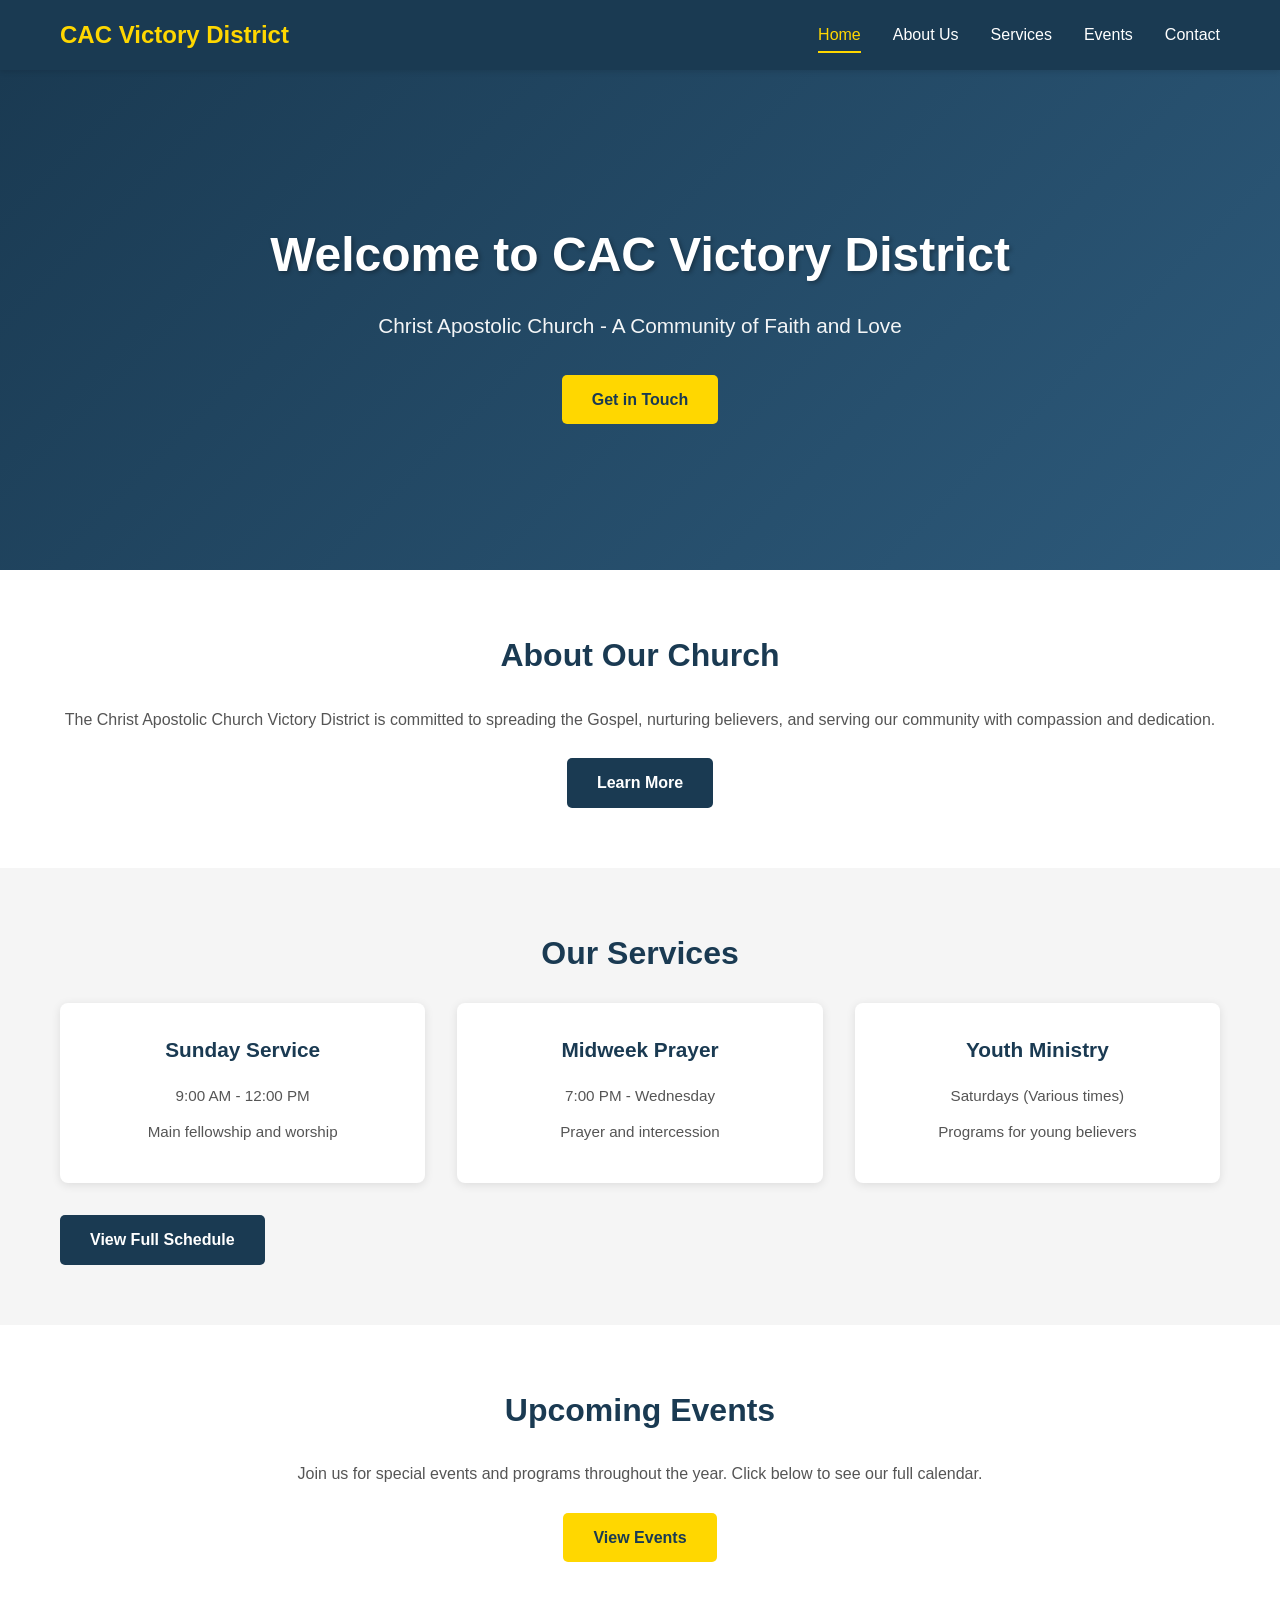
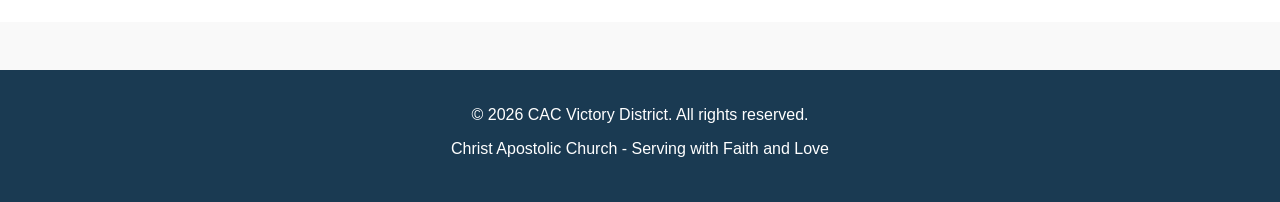
==== index.html @ fde28aac "Initial commit: Complete CAC Victory Church website setup" ====
<!DOCTYPE html>
<html lang="en">
<head>
    <meta charset="UTF-8">
    <meta name="viewport" content="width=device-width, initial-scale=1.0">
    <title>CAC Victory District - Christ Apostolic Church</title>
    <link rel="stylesheet" href="styles.css">
</head>
<body>
    <!-- Navigation -->
    <nav class="navbar">
        <div class="container">
            <div class="nav-brand">CAC Victory District</div>
            <ul class="nav-menu">
                <li><a href="index.html" class="active">Home</a></li>
                <li><a href="about.html">About Us</a></li>
                <li><a href="services.html">Services</a></li>
                <li><a href="events.html">Events</a></li>
                <li><a href="contact.html">Contact</a></li>
            </ul>
        </div>
    </nav>

    <!-- Hero Section -->
    <header class="hero">
        <div class="hero-content">
            <h1>Welcome to CAC Victory District</h1>
            <p>Christ Apostolic Church - A Community of Faith and Love</p>
            <a href="contact.html" class="btn btn-primary">Get in Touch</a>
        </div>
    </header>

    <!-- Main Content -->
    <main>
        <!-- About Section -->
        <section class="about-preview">
            <div class="container">
                <h2>About Our Church</h2>
                <p>The Christ Apostolic Church Victory District is committed to spreading the Gospel, nurturing believers, and serving our community with compassion and dedication.</p>
                <a href="about.html" class="btn btn-secondary">Learn More</a>
            </div>
        </section>

        <!-- Services Section -->
        <section class="services-preview">
            <div class="container">
                <h2>Our Services</h2>
                <div class="services-grid">
                    <div class="service-card">
                        <h3>Sunday Service</h3>
                        <p>9:00 AM - 12:00 PM</p>
                        <p>Main fellowship and worship</p>
                    </div>
                    <div class="service-card">
                        <h3>Midweek Prayer</h3>
                        <p>7:00 PM - Wednesday</p>
                        <p>Prayer and intercession</p>
                    </div>
                    <div class="service-card">
                        <h3>Youth Ministry</h3>
                        <p>Saturdays (Various times)</p>
                        <p>Programs for young believers</p>
                    </div>
                </div>
                <a href="services.html" class="btn btn-secondary">View Full Schedule</a>
            </div>
        </section>

        <!-- Events Section -->
        <section class="events-preview">
            <div class="container">
                <h2>Upcoming Events</h2>
                <p>Join us for special events and programs throughout the year. Click below to see our full calendar.</p>
                <a href="events.html" class="btn btn-primary">View Events</a>
            </div>
        </section>
    </main>

    <!-- Footer -->
    <footer class="footer">
        <div class="container">
            <p>&copy; 2026 CAC Victory District. All rights reserved.</p>
            <p>Christ Apostolic Church - Serving with Faith and Love</p>
        </div>
    </footer>

    <script src="script.js"></script>
</body>
</html>
---- styles.css ----
/* ===========================
   GLOBAL STYLES
   =========================== */

* {
    margin: 0;
    padding: 0;
    box-sizing: border-box;
}

html {
    scroll-behavior: smooth;
}

body {
    font-family: 'Segoe UI', Tahoma, Geneva, Verdana, sans-serif;
    line-height: 1.6;
    color: #333;
    background-color: #f9f9f9;
}

.container {
    max-width: 1200px;
    margin: 0 auto;
    padding: 0 20px;
}

/* ===========================
   NAVIGATION
   =========================== */

.navbar {
    background-color: #1a3a52;
    color: white;
    padding: 1rem 0;
    position: sticky;
    top: 0;
    z-index: 1000;
    box-shadow: 0 2px 5px rgba(0,0,0,0.1);
}

.navbar .container {
    display: flex;
    justify-content: space-between;
    align-items: center;
}

.nav-brand {
    font-size: 1.5rem;
    font-weight: bold;
    color: #ffd700;
}

.nav-menu {
    display: flex;
    list-style: none;
    gap: 2rem;
}

.nav-menu a {
    color: white;
    text-decoration: none;
    transition: color 0.3s ease;
    padding: 0.5rem 0;
}

.nav-menu a:hover,
.nav-menu a.active {
    color: #ffd700;
    border-bottom: 2px solid #ffd700;
}

/* ===========================
   HERO SECTION
   =========================== */

.hero {
    background: linear-gradient(135deg, #1a3a52 0%, #2d5a7b 100%);
    color: white;
    padding: 100px 20px;
    text-align: center;
    min-height: 500px;
    display: flex;
    align-items: center;
    justify-content: center;
}

.hero-content h1 {
    font-size: 3rem;
    margin-bottom: 1rem;
    text-shadow: 2px 2px 4px rgba(0,0,0,0.3);
}

.hero-content p {
    font-size: 1.3rem;
    margin-bottom: 2rem;
    opacity: 0.95;
}

/* ===========================
   PAGE HEADER
   =========================== */

.page-header {
    background-color: #1a3a52;
    color: white;
    padding: 60px 20px;
    text-align: center;
}

.page-header h1 {
    font-size: 2.5rem;
}

/* ===========================
   BUTTONS
   =========================== */

.btn {
    display: inline-block;
    padding: 12px 30px;
    border: none;
    border-radius: 5px;
    text-decoration: none;
    cursor: pointer;
    font-size: 1rem;
    transition: all 0.3s ease;
    font-weight: 600;
}

.btn-primary {
    background-color: #ffd700;
    color: #1a3a52;
}

.btn-primary:hover {
    background-color: #ffed4e;
    transform: translateY(-2px);
    box-shadow: 0 5px 15px rgba(255, 215, 0, 0.3);
}

.btn-secondary {
    background-color: #1a3a52;
    color: white;
}

.btn-secondary:hover {
    background-color: #2d5a7b;
    transform: translateY(-2px);
    box-shadow: 0 5px 15px rgba(26, 58, 82, 0.3);
}

/* ===========================
   SECTIONS
   =========================== */

section {
    padding: 60px 20px;
}

.about-preview,
.events-preview {
    background-color: white;
    text-align: center;
}

.services-preview {
    background-color: #f5f5f5;
}

section h2 {
    font-size: 2rem;
    margin-bottom: 1.5rem;
    color: #1a3a52;
    text-align: center;
}

section p {
    margin-bottom: 1.5rem;
    color: #555;
    line-height: 1.8;
}

/* ===========================
   SERVICES GRID
   =========================== */

.services-grid {
    display: grid;
    grid-template-columns: repeat(auto-fit, minmax(250px, 1fr));
    gap: 2rem;
    margin-bottom: 2rem;
}

.service-card {
    background-color: white;
    padding: 30px;
    border-radius: 8px;
    box-shadow: 0 2px 10px rgba(0,0,0,0.1);
    text-align: center;
    transition: transform 0.3s ease, box-shadow 0.3s ease;
}

.service-card:hover {
    transform: translateY(-5px);
    box-shadow: 0 5px 20px rgba(0,0,0,0.15);
}

.service-card h3 {
    color: #1a3a52;
    margin-bottom: 1rem;
    font-size: 1.3rem;
}

.service-card p {
    margin-bottom: 0.5rem;
    font-size: 0.95rem;
}

/* ===========================
   CONTENT SECTIONS
   =========================== */

.content-section {
    background-color: white;
    padding: 40px;
    margin-bottom: 2rem;
    border-left: 5px solid #ffd700;
    border-radius: 5px;
}

.content-section h2 {
    color: #1a3a52;
    margin-bottom: 1rem;
    text-align: left;
}

.content-section p {
    text-align: left;
}

.values-list {
    list-style: none;
    margin-top: 1rem;
}

.values-list li {
    padding: 10px 0;
    border-bottom: 1px solid #eee;
    text-align: left;
}

.values-list li:last-child {
    border-bottom: none;
}

/* ===========================
   SERVICES LIST
   =========================== */

.services-list {
    display: grid;
    grid-template-columns: repeat(auto-fit, minmax(300px, 1fr));
    gap: 2rem;
}

.service-item {
    background-color: white;
    padding: 30px;
    border-radius: 8px;
    box-shadow: 0 2px 10px rgba(0,0,0,0.1);
}

.service-item h2 {
    color: #1a3a52;
    margin-bottom: 1rem;
    text-align: left;
    font-size: 1.4rem;
}

.service-item p {
    text-align: left;
}

/* ===========================
   EVENTS LIST
   =========================== */

.events-list {
    display: grid;
    grid-template-columns: repeat(auto-fit, minmax(300px, 1fr));
    gap: 2rem;
}

.event-item {
    background-color: white;
    padding: 30px;
    border-radius: 8px;
    box-shadow: 0 2px 10px rgba(0,0,0,0.1);
    border-top: 4px solid #ffd700;
}

.event-item h2 {
    color: #1a3a52;
    margin-bottom: 1rem;
    text-align: left;
    font-size: 1.4rem;
}

.event-item p {
    text-align: left;
}

/* ===========================
   CONTACT PAGE
   =========================== */

.contact-wrapper {
    display: grid;
    grid-template-columns: 1fr 1fr;
    gap: 3rem;
    margin-top: 2rem;
}

.contact-form-section,
.contact-info-section {
    background-color: white;
    padding: 40px;
    border-radius: 8px;
    box-shadow: 0 2px 10px rgba(0,0,0,0.1);
}

.contact-form-section h2,
.contact-info-section h2 {
    color: #1a3a52;
    margin-bottom: 2rem;
    text-align: left;
}

/* ===========================
   FORM STYLES
   =========================== */

.contact-form {
    display: flex;
    flex-direction: column;
}

.form-group {
    margin-bottom: 1.5rem;
    display: flex;
    flex-direction: column;
}

.form-group label {
    margin-bottom: 0.5rem;
    color: #1a3a52;
    font-weight: 600;
}

.form-group input,
.form-group textarea {
    padding: 12px;
    border: 1px solid #ddd;
    border-radius: 5px;
    font-family: inherit;
    font-size: 1rem;
    transition: border-color 0.3s ease;
}

.form-group input:focus,
.form-group textarea:focus {
    outline: none;
    border-color: #ffd700;
    box-shadow: 0 0 5px rgba(255, 215, 0, 0.2);
}

.form-message {
    margin-top: 1rem;
    padding: 10px;
    border-radius: 5px;
    text-align: center;
    display: none;
}

.form-message.success {
    background-color: #d4edda;
    color: #155724;
    display: block;
}

.form-message.error {
    background-color: #f8d7da;
    color: #721c24;
    display: block;
}

/* ===========================
   CONTACT INFO
   =========================== */

.info-item {
    margin-bottom: 2rem;
    text-align: left;
}

.info-item h3 {
    color: #1a3a52;
    margin-bottom: 0.5rem;
}

.info-item p {
    color: #555;
}

.info-item a {
    color: #ffd700;
    text-decoration: none;
    transition: color 0.3s ease;
}

.info-item a:hover {
    color: #ffed4e;
}

.social-link {
    display: inline-block;
    margin-right: 5px;
}

/* ===========================
   FOOTER
   =========================== */

.footer {
    background-color: #1a3a52;
    color: white;
    text-align: center;
    padding: 2rem;
    margin-top: 3rem;
}

.footer p {
    margin-bottom: 0.5rem;
}

/* ===========================
   RESPONSIVE DESIGN
   =========================== */

@media (max-width: 768px) {
    .nav-menu {
        flex-direction: column;
        gap: 1rem;
    }

    .hero-content h1 {
        font-size: 2rem;
    }

    .hero-content p {
        font-size: 1rem;
    }

    .page-header h1 {
        font-size: 1.8rem;
    }

    .contact-wrapper {
        grid-template-columns: 1fr;
    }

    section {
        padding: 40px 20px;
    }

    section h2 {
        font-size: 1.5rem;
    }

    .services-grid,
    .services-list,
    .events-list {
        grid-template-columns: 1fr;
    }
}

@media (max-width: 480px) {
    .hero-content h1 {
        font-size: 1.5rem;
    }

    .nav-brand {
        font-size: 1.2rem;
    }

    .btn {
        padding: 10px 20px;
        font-size: 0.9rem;
    }

    .service-card,
    .service-item,
    .event-item {
        padding: 20px;
    }
}
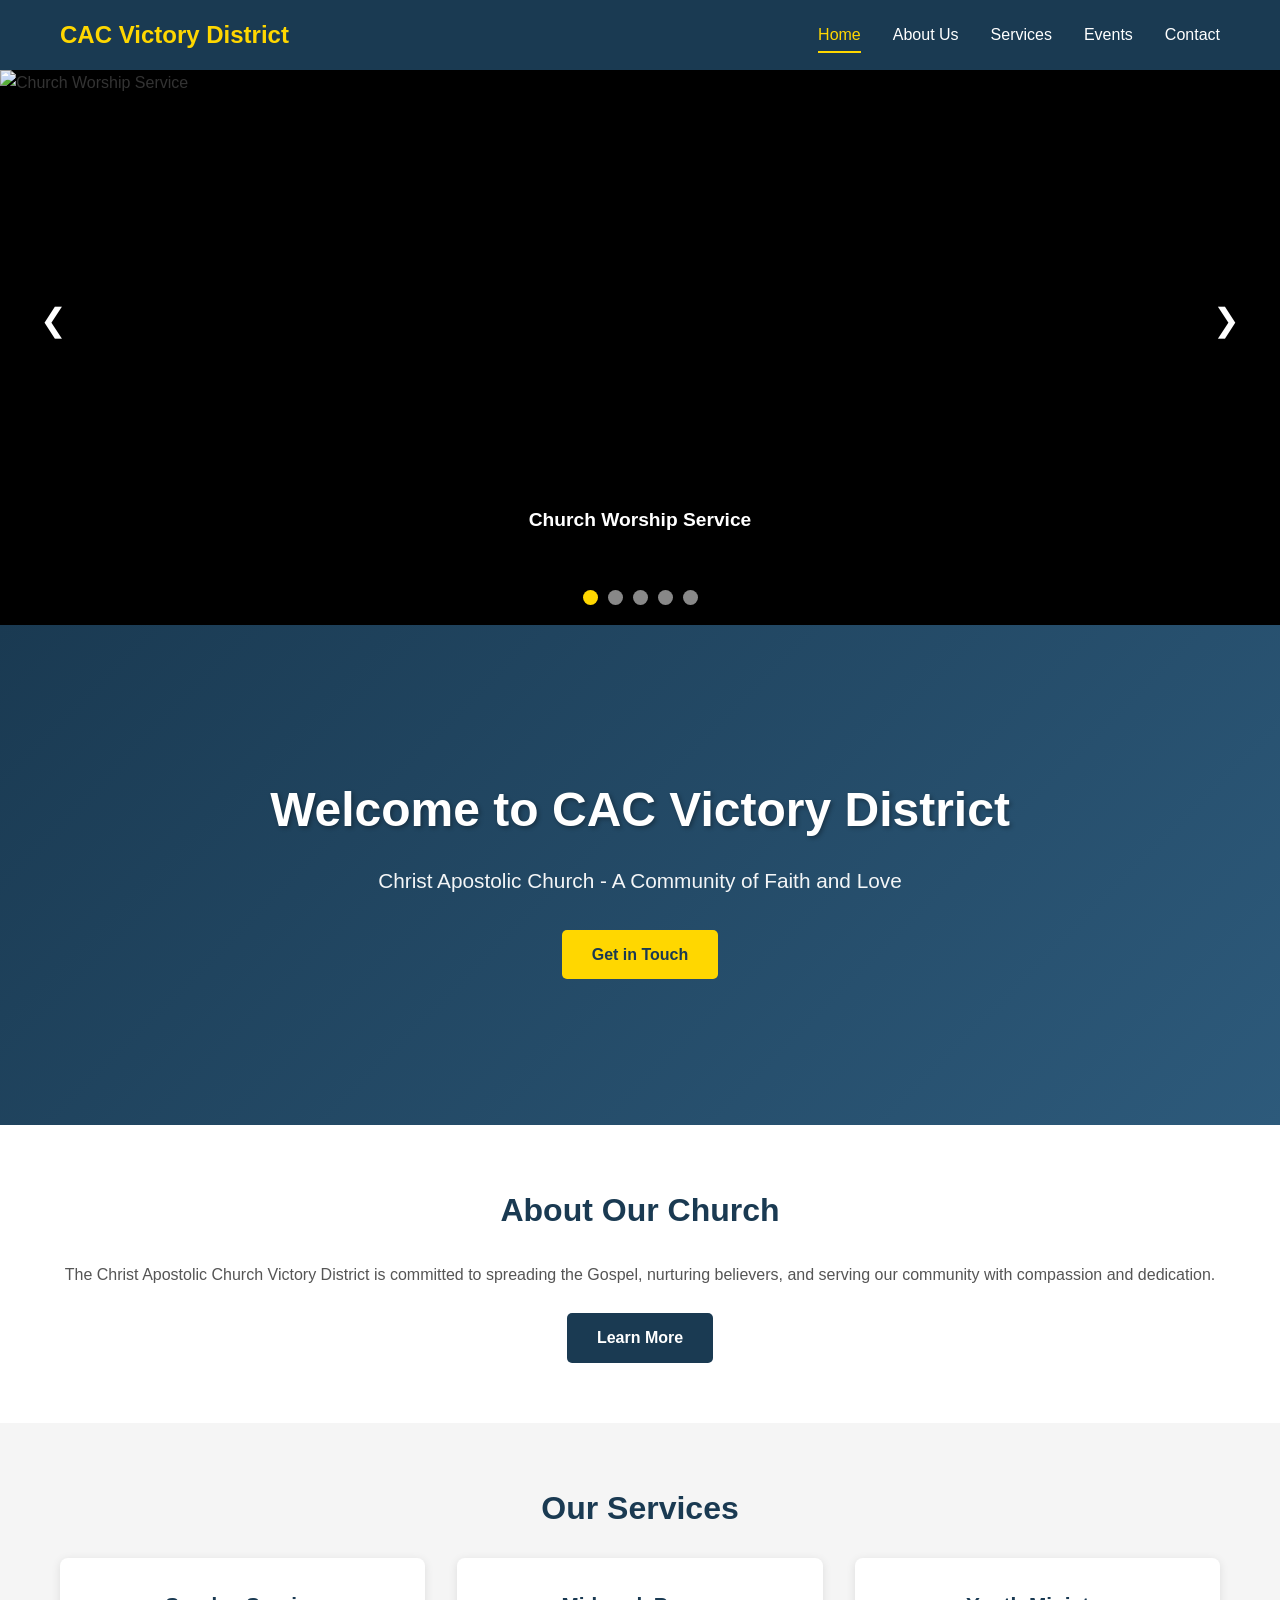
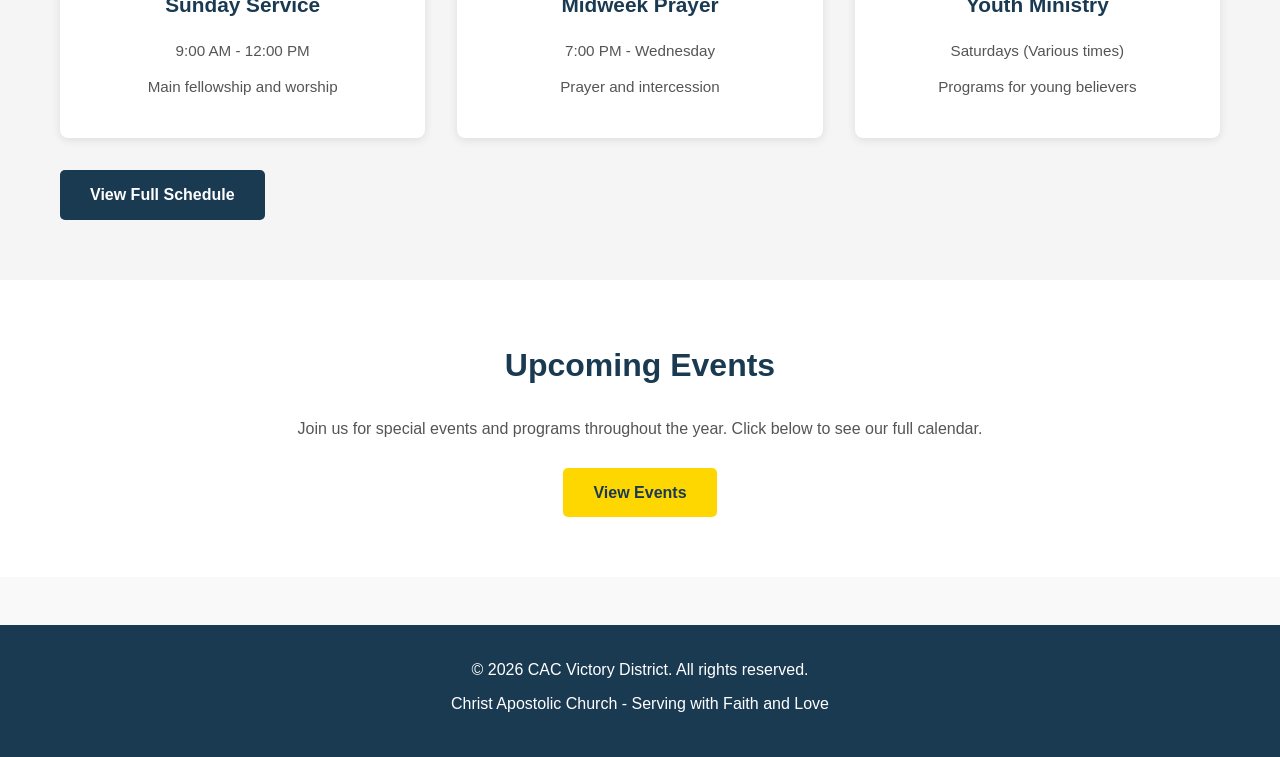
==== commit 2a0fee04: "Update: Add image carousel to header section with 5 church images" ====
--- a/index.html
+++ b/index.html
@@ -11,6 +11,11 @@
     <nav class="navbar">
         <div class="container">
             <div class="nav-brand">CAC Victory District</div>
+            <button class="menu-toggle" aria-label="Toggle menu">
+                <span></span>
+                <span></span>
+                <span></span>
+            </button>
             <ul class="nav-menu">
                 <li><a href="index.html" class="active">Home</a></li>
                 <li><a href="about.html">About Us</a></li>
@@ -20,6 +25,47 @@
             </ul>
         </div>
     </nav>
+
+    <!-- Carousel Section -->
+    <section class="carousel-section">
+        <div class="carousel-container">
+            <div class="carousel-wrapper">
+                <div class="carousel-slide fade">
+                    <img src="https://images.unsplash.com/photo-1438761681033-6461ffad8d80?w=1200&h=500&fit=crop" alt="Church Worship Service">
+                    <div class="carousel-caption">Church Worship Service</div>
+                </div>
+                <div class="carousel-slide fade">
+                    <img src="https://images.unsplash.com/photo-1516627145497-ae6968895b06?w=1200&h=500&fit=crop" alt="Church Members Fellowship">
+                    <div class="carousel-caption">Community Fellowship</div>
+                </div>
+                <div class="carousel-slide fade">
+                    <img src="https://images.unsplash.com/photo-1511379938547-c1f69b13d835?w=1200&h=500&fit=crop" alt="Church Prayer Meeting">
+                    <div class="carousel-caption">Prayer & Intercession</div>
+                </div>
+                <div class="carousel-slide fade">
+                    <img src="https://images.unsplash.com/photo-1507003211169-0a1dd7228f2d?w=1200&h=500&fit=crop" alt="Choir Performance">
+                    <div class="carousel-caption">Praise & Worship</div>
+                </div>
+                <div class="carousel-slide fade">
+                    <img src="https://images.unsplash.com/photo-1529156069898-49953e39b3ac?w=1200&h=500&fit=crop" alt="Community Service">
+                    <div class="carousel-caption">Community Service & Outreach</div>
+                </div>
+
+                <!-- Carousel Controls -->
+                <button class="carousel-control prev" onclick="changeSlide(-1)" aria-label="Previous slide">&#10094;</button>
+                <button class="carousel-control next" onclick="changeSlide(1)" aria-label="Next slide">&#10095;</button>
+            </div>
+
+            <!-- Carousel Indicators -->
+            <div class="carousel-indicators">
+                <span class="indicator" onclick="currentSlide(1)" aria-label="Slide 1"></span>
+                <span class="indicator" onclick="currentSlide(2)" aria-label="Slide 2"></span>
+                <span class="indicator" onclick="currentSlide(3)" aria-label="Slide 3"></span>
+                <span class="indicator" onclick="currentSlide(4)" aria-label="Slide 4"></span>
+                <span class="indicator" onclick="currentSlide(5)" aria-label="Slide 5"></span>
+            </div>
+        </div>
+    </section>
 
     <!-- Hero Section -->
     <header class="hero">
--- a/styles.css
+++ b/styles.css
@@ -51,10 +51,41 @@
     color: #ffd700;
 }
 
+.menu-toggle {
+    display: none;
+    flex-direction: column;
+    background: none;
+    border: none;
+    cursor: pointer;
+    padding: 0.5rem;
+}
+
+.menu-toggle span {
+    width: 25px;
+    height: 3px;
+    background-color: white;
+    margin: 5px 0;
+    transition: all 0.3s ease;
+    display: block;
+}
+
+.menu-toggle.active span:nth-child(1) {
+    transform: rotate(45deg) translate(10px, 10px);
+}
+
+.menu-toggle.active span:nth-child(2) {
+    opacity: 0;
+}
+
+.menu-toggle.active span:nth-child(3) {
+    transform: rotate(-45deg) translate(7px, -7px);
+}
+
 .nav-menu {
     display: flex;
     list-style: none;
     gap: 2rem;
+    align-items: center;
 }
 
 .nav-menu a {
@@ -68,6 +99,126 @@
 .nav-menu a.active {
     color: #ffd700;
     border-bottom: 2px solid #ffd700;
+}
+
+/* ===========================
+   CAROUSEL SECTION
+   =========================== */
+
+.carousel-section {
+    background-color: #000;
+    padding: 0;
+    margin: 0;
+}
+
+.carousel-container {
+    position: relative;
+    width: 100%;
+    margin: 0 auto;
+}
+
+.carousel-wrapper {
+    position: relative;
+    width: 100%;
+    height: 500px;
+    overflow: hidden;
+    background-color: #000;
+}
+
+.carousel-slide {
+    display: none;
+    width: 100%;
+    height: 100%;
+    position: relative;
+}
+
+.carousel-slide.fade {
+    animation: fade 1s;
+}
+
+@keyframes fade {
+    from {
+        opacity: 0.4;
+    }
+    to {
+        opacity: 1;
+    }
+}
+
+.carousel-slide img {
+    width: 100%;
+    height: 100%;
+    object-fit: cover;
+}
+
+.carousel-slide.active {
+    display: block;
+}
+
+.carousel-caption {
+    position: absolute;
+    bottom: 20px;
+    left: 50%;
+    transform: translateX(-50%);
+    background-color: rgba(0, 0, 0, 0.7);
+    color: white;
+    padding: 15px 30px;
+    font-size: 1.2rem;
+    font-weight: 600;
+    border-radius: 5px;
+    white-space: nowrap;
+}
+
+.carousel-control {
+    position: absolute;
+    top: 50%;
+    transform: translateY(-50%);
+    background-color: rgba(0, 0, 0, 0.5);
+    color: white;
+    border: none;
+    font-size: 2rem;
+    padding: 10px 20px;
+    cursor: pointer;
+    z-index: 100;
+    transition: background-color 0.3s ease;
+    border-radius: 3px;
+}
+
+.carousel-control:hover {
+    background-color: rgba(0, 0, 0, 0.8);
+}
+
+.carousel-control.prev {
+    left: 20px;
+}
+
+.carousel-control.next {
+    right: 20px;
+}
+
+.carousel-indicators {
+    display: flex;
+    justify-content: center;
+    gap: 10px;
+    padding: 20px 0;
+    background-color: #000;
+}
+
+.indicator {
+    width: 15px;
+    height: 15px;
+    border-radius: 50%;
+    background-color: #888;
+    cursor: pointer;
+    transition: background-color 0.3s ease;
+}
+
+.indicator.active {
+    background-color: #ffd700;
+}
+
+.indicator:hover {
+    background-color: #ffd700;
 }
 
 /* ===========================
@@ -449,9 +600,59 @@
    =========================== */
 
 @media (max-width: 768px) {
+    .menu-toggle {
+        display: flex;
+    }
+
     .nav-menu {
+        position: absolute;
+        top: 60px;
+        left: 0;
+        right: 0;
+        background-color: #1a3a52;
         flex-direction: column;
-        gap: 1rem;
+        gap: 0;
+        max-height: 0;
+        overflow: hidden;
+        transition: max-height 0.3s ease;
+        justify-content: flex-start;
+        width: 100%;
+    }
+
+    .nav-menu.active {
+        max-height: 300px;
+    }
+
+    .nav-menu li {
+        width: 100%;
+        padding: 0;
+    }
+
+    .nav-menu a {
+        display: block;
+        padding: 15px 20px;
+        border-bottom: 1px solid rgba(255,255,255,0.1);
+        border: none;
+    }
+
+    .nav-menu a:hover,
+    .nav-menu a.active {
+        background-color: #2d5a7b;
+        border-bottom: none;
+    }
+
+    .carousel-wrapper {
+        height: 350px;
+    }
+
+    .carousel-control {
+        padding: 8px 15px;
+        font-size: 1.5rem;
+    }
+
+    .carousel-caption {
+        font-size: 0.9rem;
+        padding: 10px 20px;
     }
 
     .hero-content h1 {
@@ -486,6 +687,21 @@
 }
 
 @media (max-width: 480px) {
+    .carousel-wrapper {
+        height: 250px;
+    }
+
+    .carousel-control {
+        padding: 5px 10px;
+        font-size: 1.2rem;
+    }
+
+    .carousel-caption {
+        font-size: 0.7rem;
+        padding: 8px 15px;
+        white-space: normal;
+    }
+
     .hero-content h1 {
         font-size: 1.5rem;
     }
@@ -504,4 +720,9 @@
     .event-item {
         padding: 20px;
     }
+
+    .indicator {
+        width: 12px;
+        height: 12px;
+    }
 }
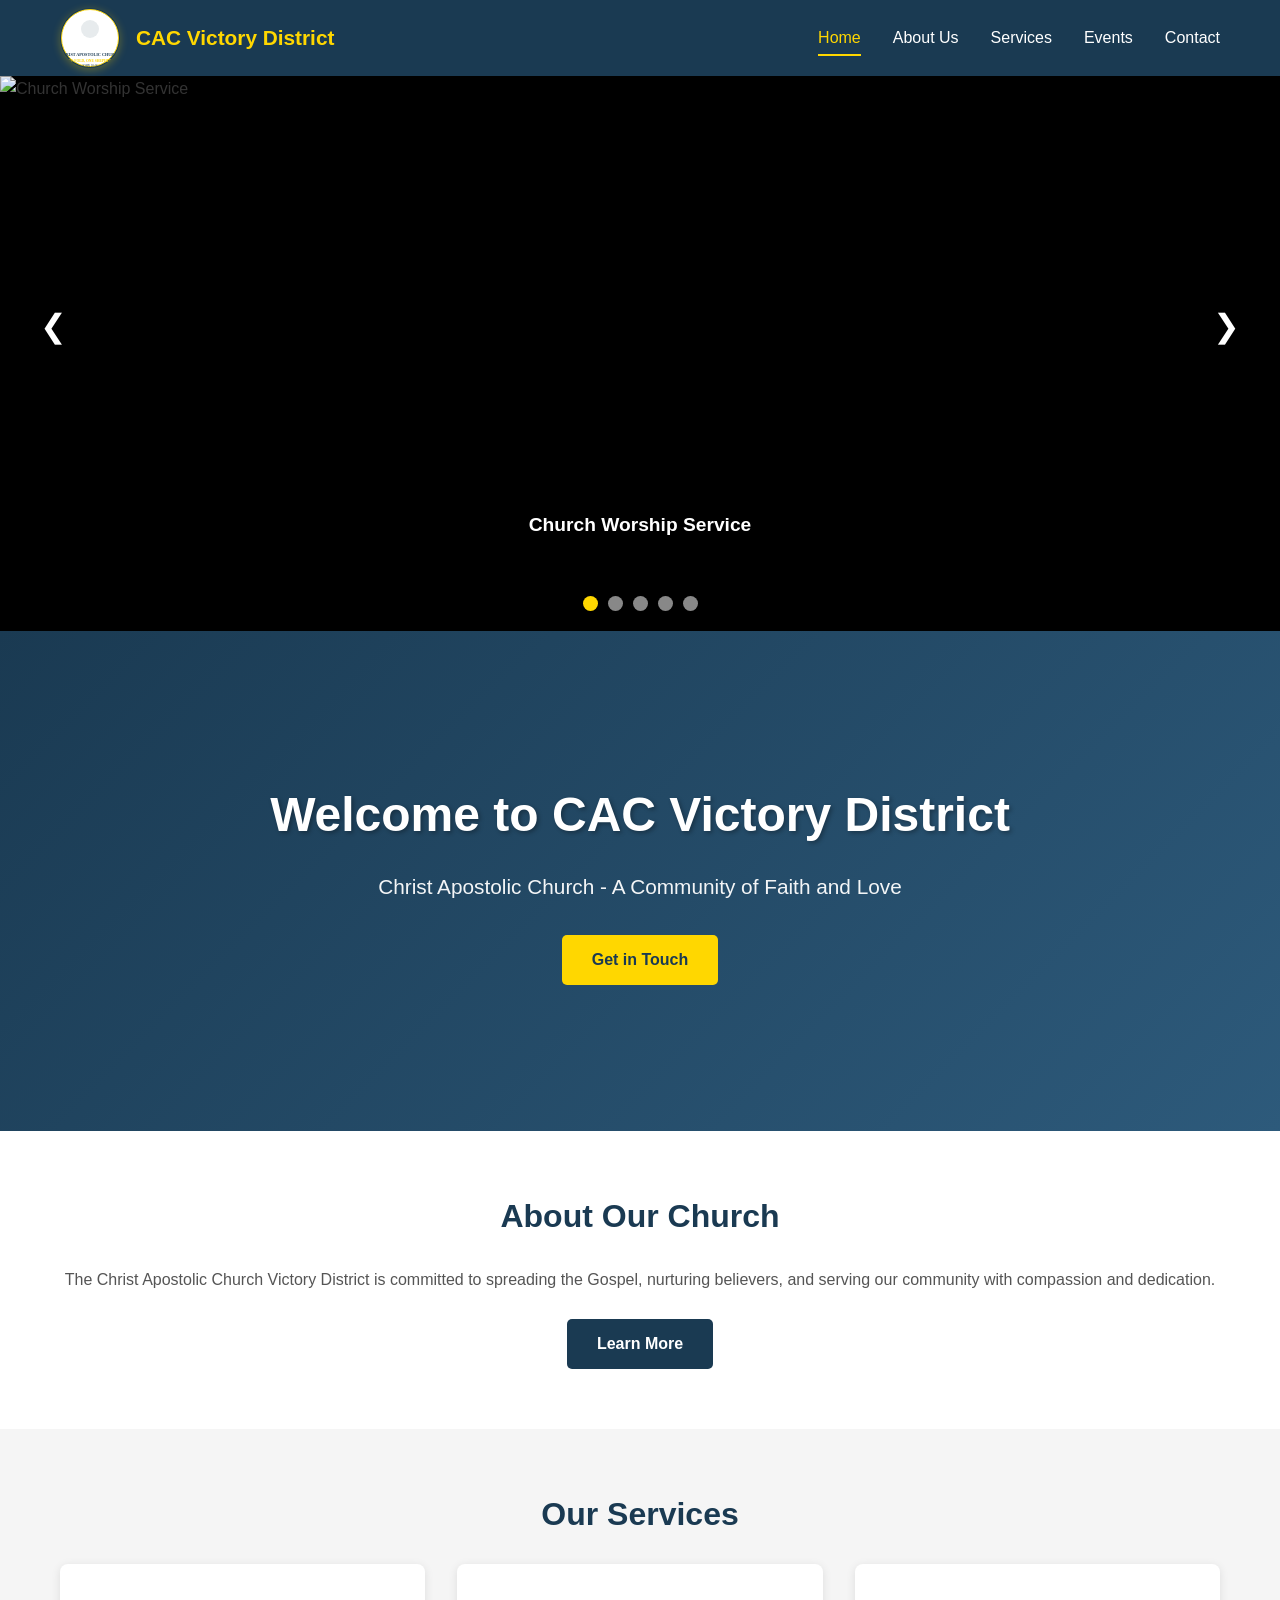
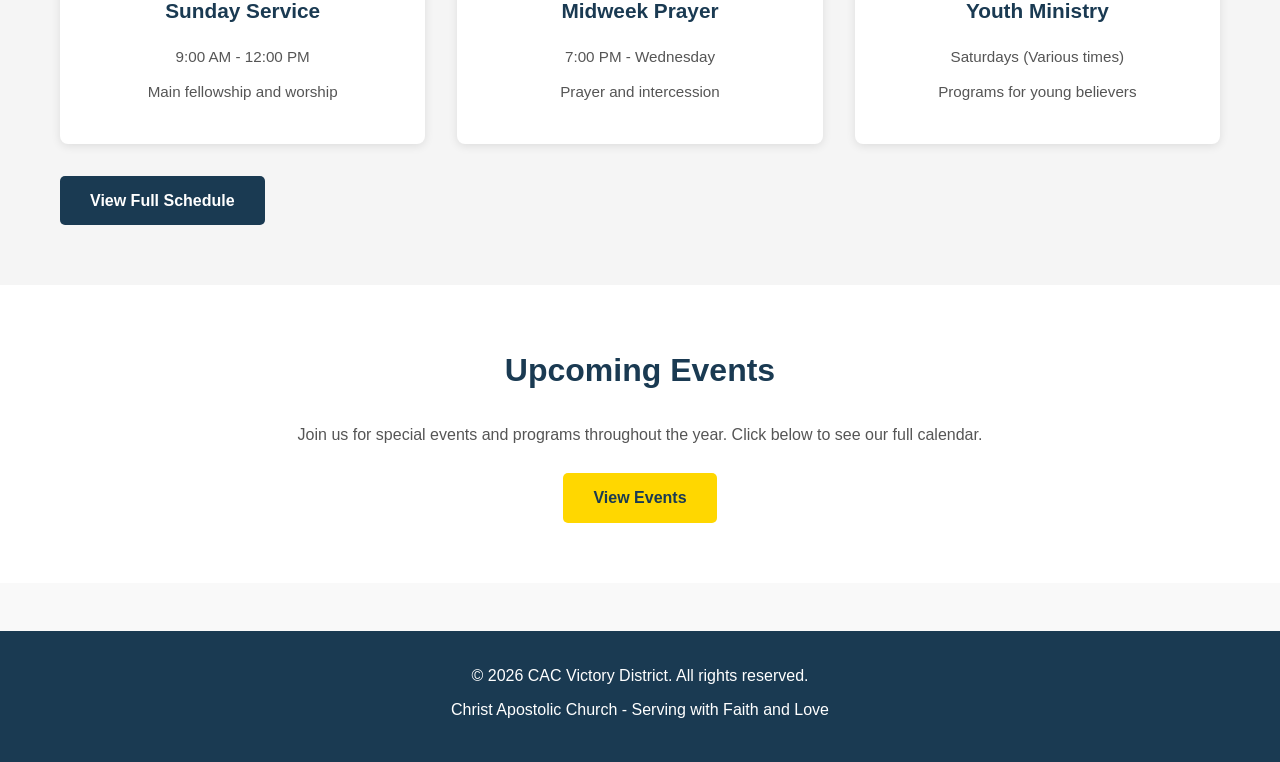
==== commit 444b2ba7: "Update: Add church logo to navigation bar with responsive design" ====
--- a/index.html
+++ b/index.html
@@ -10,7 +10,10 @@
     <!-- Navigation -->
     <nav class="navbar">
         <div class="container">
-            <div class="nav-brand">CAC Victory District</div>
+            <div class="nav-brand-container">
+                <img src="data:image/svg+xml,%3Csvg xmlns='http://www.w3.org/2000/svg' viewBox='0 0 200 200'%3E%3Ccircle cx='100' cy='100' r='95' fill='white' stroke='%23ffd700' stroke-width='3'/%3E%3Ctext x='100' y='160' font-size='14' font-weight='bold' text-anchor='middle' fill='%231a3a52'%3ECHRIST APOSTOLIC CHURCH%3C/text%3E%3Ctext x='100' y='180' font-size='12' font-weight='bold' text-anchor='middle' fill='%23ffd700'%3EONE FOLD, ONE SHEPHERD%3C/text%3E%3Ctext x='100' y='195' font-size='10' text-anchor='middle' fill='%231a3a52'%3EJOHN 10:16%3C/text%3E%3Ccircle cx='100' cy='70' r='30' fill='%231a3a52' opacity='0.1'/%3E%3C/svg%3E" alt="CAC Victory District Logo" class="church-logo">
+                <div class="nav-brand">CAC Victory District</div>
+            </div>
             <button class="menu-toggle" aria-label="Toggle menu">
                 <span></span>
                 <span></span>
--- a/styles.css
+++ b/styles.css
@@ -32,7 +32,7 @@
 .navbar {
     background-color: #1a3a52;
     color: white;
-    padding: 1rem 0;
+    padding: 0.5rem 0;
     position: sticky;
     top: 0;
     z-index: 1000;
@@ -45,8 +45,27 @@
     align-items: center;
 }
 
+.nav-brand-container {
+    display: flex;
+    align-items: center;
+    gap: 1rem;
+}
+
+.church-logo {
+    width: 60px;
+    height: 60px;
+    border-radius: 50%;
+    box-shadow: 0 2px 8px rgba(255, 215, 0, 0.3);
+    transition: transform 0.3s ease, box-shadow 0.3s ease;
+}
+
+.church-logo:hover {
+    transform: scale(1.1);
+    box-shadow: 0 4px 12px rgba(255, 215, 0, 0.5);
+}
+
 .nav-brand {
-    font-size: 1.5rem;
+    font-size: 1.3rem;
     font-weight: bold;
     color: #ffd700;
 }
@@ -604,9 +623,22 @@
         display: flex;
     }
 
+    .nav-brand-container {
+        gap: 0.5rem;
+    }
+
+    .church-logo {
+        width: 50px;
+        height: 50px;
+    }
+
+    .nav-brand {
+        font-size: 1rem;
+    }
+
     .nav-menu {
         position: absolute;
-        top: 60px;
+        top: 65px;
         left: 0;
         right: 0;
         background-color: #1a3a52;
@@ -702,12 +734,17 @@
         white-space: normal;
     }
 
+    .church-logo {
+        width: 40px;
+        height: 40px;
+    }
+
+    .nav-brand {
+        font-size: 0.9rem;
+    }
+
     .hero-content h1 {
         font-size: 1.5rem;
-    }
-
-    .nav-brand {
-        font-size: 1.2rem;
     }
 
     .btn {
